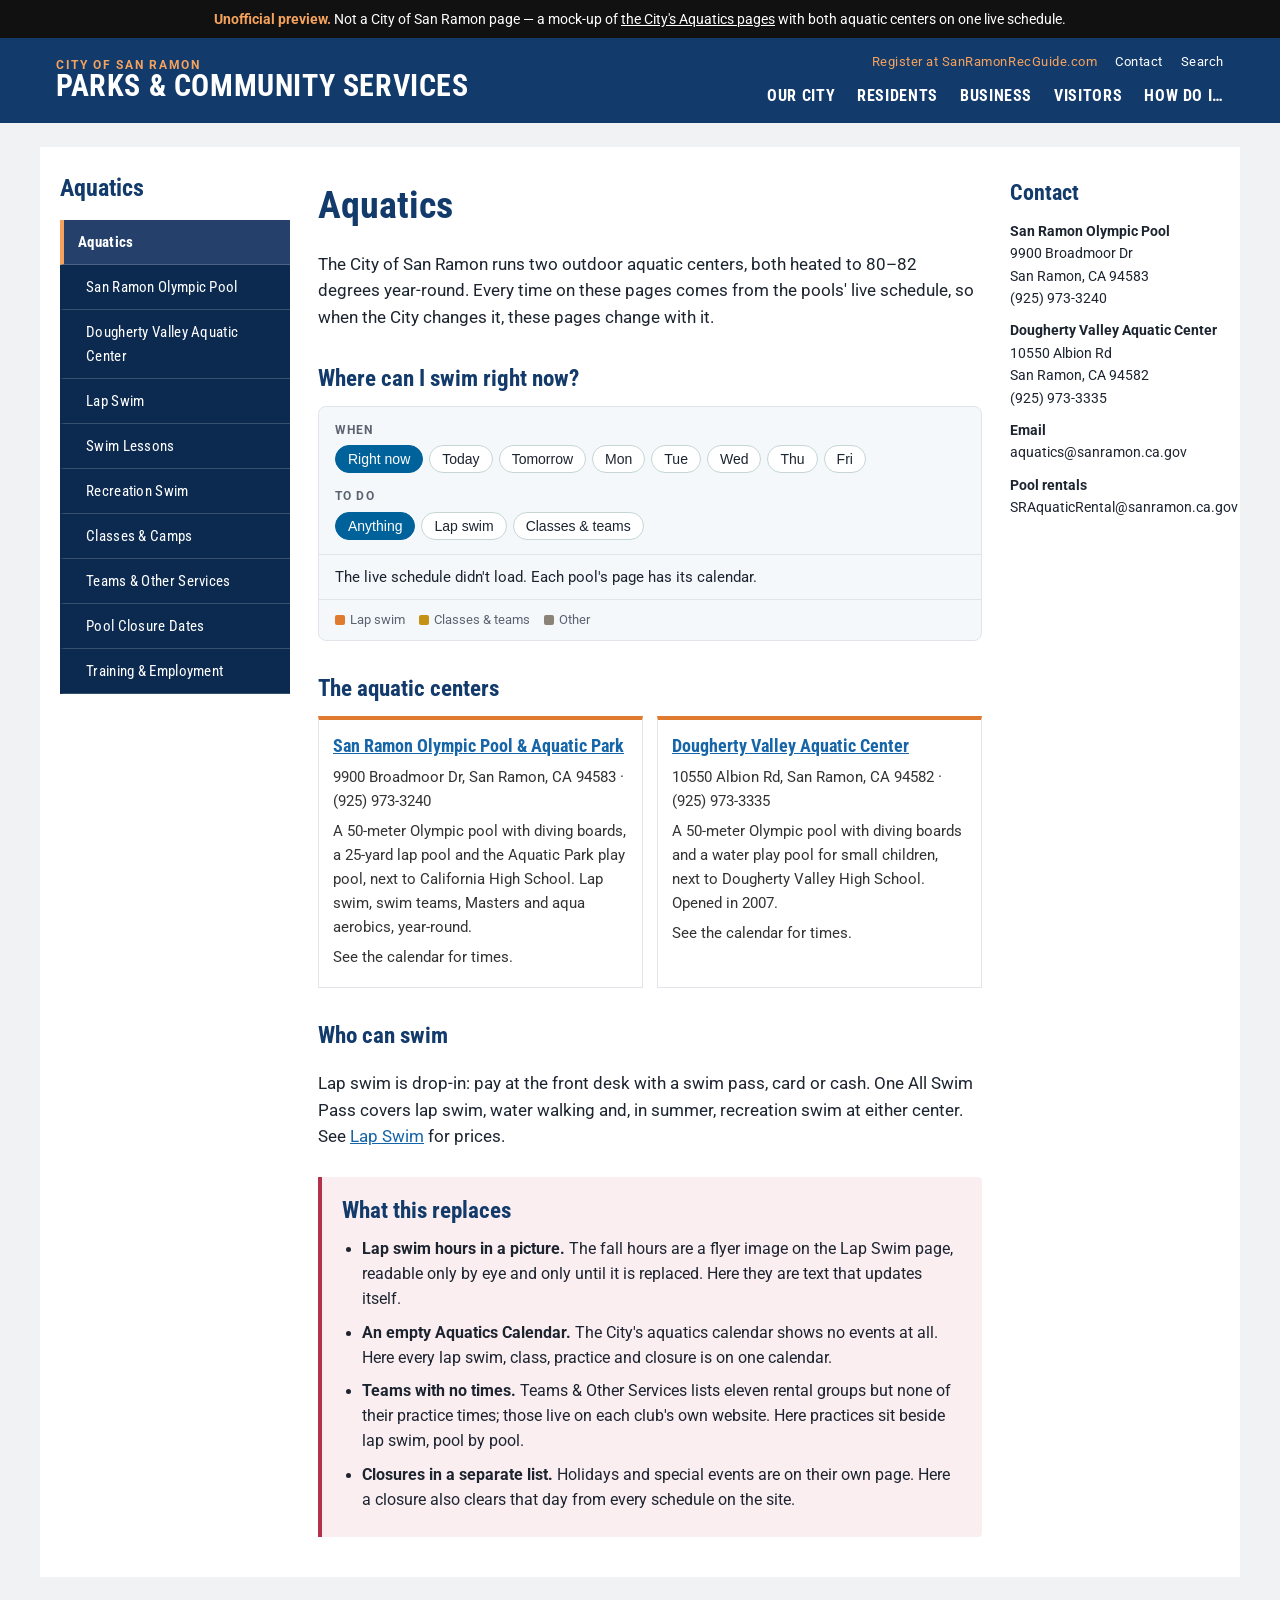
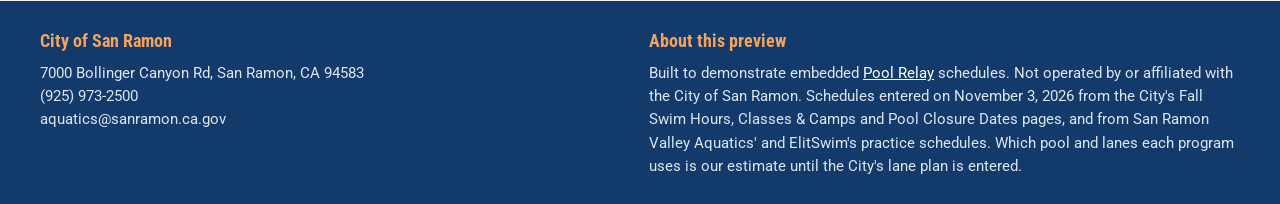
==== index.html @ 12d925cc "City of San Ramon Aquatics preview: seven pages on one live Pool Relay schedule Co-Authored-By: Clau" ====
<!doctype html>
<!-- UNOFFICIAL PREVIEW. Not a City of San Ramon website. A mock-up of https://www.sanramon.ca.gov/our_city/departments_and_divisions/parks_community_services/aquatics
     with the City's two aquatic centers on one live Pool Relay schedule. -->
<html lang="en">
<head>
<meta charset="utf-8">
<meta name="viewport" content="width=device-width, initial-scale=1">
<meta name="robots" content="noindex, nofollow">
<title>Aquatics | City of San Ramon Aquatics preview</title>
<link rel="preconnect" href="https://fonts.googleapis.com"><link rel="preconnect" href="https://fonts.gstatic.com" crossorigin>
<link href="https://fonts.googleapis.com/css2?family=Roboto:wght@400;500;700&family=Roboto+Condensed:wght@400;700&display=swap" rel="stylesheet">
<link rel="stylesheet" href="style.css?v=f27b6e9e">
</head>
<body>
<div class="preview-note"><b>Unofficial preview.</b> Not a City of San Ramon page &mdash; a mock-up of <a href="https://www.sanramon.ca.gov/our_city/departments_and_divisions/parks_community_services/aquatics" target="_blank" rel="noopener noreferrer">the City's Aquatics pages</a> with both aquatic centers on one live schedule.</div>
<header class="site"><div class="hdr">
  <a class="brand" href="index.html"><small>City of San Ramon</small><span>Parks &amp; Community Services</span></a>
  <div class="right"><div class="util"><span>Register at SanRamonRecGuide.com</span><span>Contact</span><span>Search</span></div>
    <nav aria-label="Main"><span>Our City</span><span>Residents</span><span>Business</span><span>Visitors</span><span>How Do I…</span></nav></div>
</div></header>
<div class="page">
  <aside class="side"><h2>Aquatics</h2><nav aria-label="Aquatics"><a class=" here" href="index.html">Aquatics</a><a class="sub" href="olympic-pool.html">San Ramon Olympic Pool</a><a class="sub" href="dougherty-valley.html">Dougherty Valley Aquatic Center</a><a class="sub" href="lap-swim.html">Lap Swim</a><a class="sub" href="#">Swim Lessons</a><a class="sub" href="#">Recreation Swim</a><a class="sub" href="classes.html">Classes &amp; Camps</a><a class="sub" href="teams.html">Teams &amp; Other Services</a><a class="sub" href="closures.html">Pool Closure Dates</a><a class="sub" href="#">Training &amp; Employment</a></nav></aside>
  <main class="main"><h1>Aquatics</h1>
    <p class="lede">The City of San Ramon runs two outdoor aquatic centers, both heated to 80–82 degrees year-round. Every time on these pages
      comes from the pools' live schedule, so when the City changes it, these pages change with it.</p>
    <h2 id="find">Where can I swim right now?</h2>
    <div id="finder" class="finder" data-view="crpwBd7tJOeik4pmuAR3ID,v0jSpnBF5QDS1Yb8kKWGnq" data-all-label="Both centers"></div>
    <h2>The aquatic centers</h2>
    <div class="cards"><div class="card"><h3><a href="olympic-pool.html">San Ramon Olympic Pool &amp; Aquatic Park</a></h3><p class="small muted">9900 Broadmoor Dr, San Ramon, CA 94583 · (925) 973-3240</p>
  <p>A 50-meter Olympic pool with diving boards, a 25-yard lap pool and the Aquatic Park play pool, next to California High School. Lap swim, swim teams, Masters and aqua aerobics, year-round.</p>
  <p class="small" data-live="swims" data-view="crpwBd7tJOeik4pmuAR3ID" data-pool="srop">…</p></div><div class="card"><h3><a href="dougherty-valley.html">Dougherty Valley Aquatic Center</a></h3><p class="small muted">10550 Albion Rd, San Ramon, CA 94582 · (925) 973-3335</p>
  <p>A 50-meter Olympic pool with diving boards and a water play pool for small children, next to Dougherty Valley High School. Opened in 2007.</p>
  <p class="small" data-live="swims" data-view="v0jSpnBF5QDS1Yb8kKWGnq" data-pool="dvac">…</p></div></div>
    <div class="adjusted" data-live="closures" data-view="crpwBd7tJOeik4pmuAR3ID,v0jSpnBF5QDS1Yb8kKWGnq" data-pool="srop|dvac" data-ahead="120" hidden></div>

    <h2>Who can swim</h2>
    <p>Lap swim is drop-in: pay at the front desk with a swim pass, card or cash. One All Swim Pass covers lap swim, water walking and, in
      summer, recreation swim at either center. See <a href="lap-swim.html">Lap Swim</a> for prices.</p>

    <div class="replaces">
      <h2>What this replaces</h2>
      <ul>
        <li><b>Lap swim hours in a picture.</b> The fall hours are a flyer image on the Lap Swim page, readable only by eye and only until it is
          replaced. Here they are text that updates itself.</li>
        <li><b>An empty Aquatics Calendar.</b> The City's aquatics calendar shows no events at all. Here every lap swim, class, practice and
          closure is on one calendar.</li>
        <li><b>Teams with no times.</b> Teams &amp; Other Services lists eleven rental groups but none of their practice times; those live on
          each club's own website. Here practices sit beside lap swim, pool by pool.</li>
        <li><b>Closures in a separate list.</b> Holidays and special events are on their own page. Here a closure also clears that day from every
          schedule on the site.</li>
      </ul>
    </div>
</main>
  <aside class="contact"><h2>Contact</h2><p><b>San Ramon Olympic Pool</b>9900 Broadmoor Dr<br>San Ramon, CA 94583<br>(925) 973-3240</p>
<p><b>Dougherty Valley Aquatic Center</b>10550 Albion Rd<br>San Ramon, CA 94582<br>(925) 973-3335</p>
<p><b>Email</b>aquatics@sanramon.ca.gov</p><p><b>Pool rentals</b>SRAquaticRental@sanramon.ca.gov</p></aside>
</div>
<footer class="site"><div class="in">
  <div><h4>City of San Ramon</h4><p>7000 Bollinger Canyon Rd, San Ramon, CA 94583<br>(925) 973-2500<br>aquatics@sanramon.ca.gov</p></div>
  <div><h4>About this preview</h4><p>Built to demonstrate embedded <a href="https://www.poolrelay.com" target="_blank" rel="noopener">Pool Relay</a> schedules. Not operated by or affiliated with the City of San Ramon. Schedules entered on November 3, 2026 from the City's Fall Swim Hours, Classes &amp; Camps and Pool Closure Dates pages, and from San Ramon Valley Aquatics' and ElitSwim's practice schedules. Which pool and lanes each program uses is our estimate until the City's lane plan is entered.</p></div>
</div></footer>
<script>window.POOLS = [{"slug": "srop", "name": "San Ramon Olympic Pool & Aquatic Park", "short": "Olympic Pool", "facility": "San Ramon Olympic Pool & Aquatic Park", "area": "San Ramon", "kind": "yearRound", "address": "9900 Broadmoor Dr, San Ramon, CA 94583", "phone": "(925) 973-3240", "href": "olympic-pool.html"}, {"slug": "dvac", "name": "Dougherty Valley Aquatic Center", "short": "Dougherty Valley", "facility": "Dougherty Valley Aquatic Center", "area": "San Ramon", "kind": "yearRound", "address": "10550 Albion Rd, San Ramon, CA 94582", "phone": "(925) 973-3335", "href": "dougherty-valley.html"}];</script>
<script src="finder.js?v=f27b6e9e"></script>
</body>
</html>
---- style.css ----
/* City of San Ramon Aquatics — a working preview of sanramon.ca.gov's aquatics pages with the Olympic Pool and Dougherty
   Valley on one live schedule. Chrome after the City's theme: a deep blue band, a blue side menu, condensed headings. */
:root{
  --orange:#123a6b; --orange-d:#0c2a50; --orange-dd:#e07a2e; --blue:#1565a8; --ink:#1c2430; --body:#333; --muted:#5b6370;
  --rule:#e1e4e8; --paper:#fff; --wash:#f1f2f4; --cream:#fff4ea; --gold:#f5a25d;
  --lap:#e07a2e; --rec:#16a085; --fit:#7a4fb0; --learn:#c69214; --team:#b5304b; --other:#8b8378;
  --open:#1f7a45; --soon:#b56d07; --shut:#6f7780; --rust:#b5304b; --rust-d:#8a1f36; --teal:#00629b;
}
*{box-sizing:border-box}
html{-webkit-text-size-adjust:100%}
body{margin:0;background:var(--wash);color:var(--ink);font:16.5px/1.6 Roboto,system-ui,-apple-system,"Segoe UI",sans-serif}
a{color:var(--blue)}
h1,h2,h3,.hdr nav,.side h2{font-family:"Roboto Condensed","Arial Narrow",Roboto,sans-serif}
.preview-note{background:#111;color:#fff;font-size:13.5px;line-height:1.5;padding:9px 16px;text-align:center}
.preview-note b{color:var(--gold)} .preview-note a{color:#fff}
header.site{background:var(--orange);color:#fff}
.hdr{max-width:1200px;margin:0 auto;display:flex;align-items:center;gap:24px;padding:14px 16px;flex-wrap:wrap}
.brand{display:flex;flex-direction:column;text-decoration:none;color:#fff;line-height:1}
.brand small{font-size:12px;letter-spacing:.14em;text-transform:uppercase;color:var(--gold);font-weight:700}
.brand span{font-family:"Roboto Condensed",Roboto,sans-serif;font-size:30px;font-weight:700;letter-spacing:.02em;text-transform:uppercase}
.hdr .right{margin-left:auto;display:flex;flex-direction:column;align-items:flex-end;gap:10px}
.hdr .util{display:flex;gap:18px;font-size:13px;letter-spacing:.04em}
.hdr .util span:first-child{color:var(--gold)}
.hdr nav{display:flex;gap:22px;font-size:16px;font-weight:700;letter-spacing:.04em;text-transform:uppercase}
.page{max-width:1200px;margin:24px auto;background:#fff;padding:28px 20px 40px;display:grid;grid-template-columns:230px minmax(0,1fr) 210px;gap:28px}
.side h2{font-size:24px;font-weight:700;margin:0 0 18px;line-height:1.15;color:var(--orange)}
.side nav a{display:block;background:var(--orange);color:#fff;text-decoration:none;font-family:"Roboto Condensed",Roboto,sans-serif;font-weight:700;font-size:15px;
  letter-spacing:.02em;padding:10px 14px;border-bottom:1px solid rgba(255,255,255,.18);border-left:4px solid transparent}
.side nav a.sub{background:var(--orange-d);padding-left:22px;font-weight:400}
.side nav a.here{border-left-color:var(--gold);background:#24406b}
.main{min-width:0}
h1{font-size:clamp(28px,3.4vw,38px);font-weight:700;margin:0 0 14px;text-wrap:balance;color:var(--orange)}
h2{font-size:23px;font-weight:700;margin:30px 0 8px;text-wrap:balance;color:var(--orange)}
h3{font-size:18px;font-weight:700;margin:16px 0 4px}
.lede{max-width:70ch}
.muted{color:var(--muted)} .small{font-size:14.5px}
.contact h2{font-size:22px;margin:0 0 10px}
.contact{font-size:14px} .contact p{margin:0 0 10px} .contact b{display:block}
.top2{display:grid;grid-template-columns:minmax(0,1.35fr) minmax(0,1fr);gap:16px;align-items:start;margin:14px 0}
.top2 h2{margin:0 0 8px;font-size:19px}
.now{border:1px solid var(--rule);border-radius:4px;padding:14px 16px;background:#fafbfc}
.hours{border:1px solid #f0dc9a;border-radius:4px;padding:14px 16px;background:var(--cream)}
.hours dl{display:grid;grid-template-columns:auto 1fr;gap:3px 14px;margin:0 0 8px}
.hours dt{font-weight:600} .hours dd{margin:0;font-variant-numeric:tabular-nums}
.adjusted ul{margin:4px 0 0;padding-left:18px;font-size:14.5px}
.closed{color:var(--rust-d);font-size:15px;margin:6px 0}
table.fees{border-collapse:collapse;width:100%;max-width:620px;font-size:15px;margin:8px 0}
table.fees th,table.fees td{border:1px solid var(--rule);padding:7px 10px;text-align:left}
table.fees th{background:#fafbfc;font-weight:600}
table.fees td + td{font-variant-numeric:tabular-nums}
.cards{display:grid;grid-template-columns:repeat(auto-fit,minmax(220px,1fr));gap:14px;margin-top:8px}
.card{border:1px solid var(--rule);border-top:4px solid var(--orange-dd);padding:12px 14px;background:#fff}
.card h3{margin:0 0 4px} .card p{margin:0 0 6px;font-size:15px;color:var(--body)}
.card .st{font-weight:700;font-size:14.5px}
.prog{border-collapse:collapse;width:100%;font-size:15px}
.prog th,.prog td{text-align:left;padding:8px 9px;border-top:1px solid var(--rule);vertical-align:top}
.prog th{min-width:180px}
.prog td.when{font-variant-numeric:tabular-nums}
table.lanes{border-collapse:collapse;width:100%;font-size:15px;font-variant-numeric:tabular-nums;min-width:540px}
table.lanes th,table.lanes td{text-align:left;padding:7px 9px;border-top:1px solid var(--rule);vertical-align:top}
table.lanes thead th{font-size:12.5px;letter-spacing:.07em;text-transform:uppercase;color:var(--muted);border-top:0;font-weight:600}
table.lanes tbody th{white-space:nowrap;color:var(--orange);font-weight:700}
table.lanes .k{display:inline-block;width:8px;height:8px;border-radius:2px;margin-right:5px}
.tblwrap{overflow-x:auto}
.policy{background:#fafbfc;border-left:3px solid var(--orange-dd);padding:10px 14px;font-size:15px}
.facts{display:grid;grid-template-columns:repeat(auto-fit,minmax(240px,1fr));gap:14px}
.facts > div{border:1px solid var(--rule);border-radius:4px;padding:12px 14px}
.facts h3{margin:0 0 6px}.facts ul{margin:0;padding-left:18px;font-size:15px}
.replaces{margin-top:30px;background:#fbeef1;border-left:4px solid var(--rust);padding:16px 20px;border-radius:0 4px 4px 0}
.replaces h2{margin-top:0}
.replaces ul{margin:0;padding-left:20px}
.replaces li{margin-bottom:9px;max-width:80ch;font-size:15.5px}
footer.site{background:var(--orange);color:#dfe5ee;padding:26px 16px;font-size:14.5px}
footer.site .in{max-width:1200px;margin:0 auto;display:grid;grid-template-columns:repeat(auto-fit,minmax(220px,1fr));gap:18px}
footer.site h4{font-family:"Roboto Condensed",Roboto,sans-serif;margin:0 0 6px;color:var(--gold);font-size:18px}
footer.site p{margin:0} footer.site a{color:#fff}
@media (max-width:1000px){ .page{grid-template-columns:200px minmax(0,1fr)} .contact{grid-column:2} }
@media (max-width:760px){
  .hdr nav,.hdr .util{display:none} .page{grid-template-columns:1fr;margin:0;padding:18px 16px 30px} .side nav{display:none}
  .side h2{display:none} .contact{grid-column:auto} .top2{grid-template-columns:1fr}
}

/* ── The finder ─────────────────────────────────────────────────────────────── */
.finder{ border:1px solid var(--rule); border-radius:8px; background:#f5f8fb }
.finder .bar{ display:flex; flex-wrap:wrap; gap:14px 22px; padding:14px 16px; border-bottom:1px solid var(--rule) }
.finder fieldset{ border:0; margin:0; padding:0; min-width:0 }
.finder legend{ font-size:11.5px; font-weight:700; letter-spacing:.1em; text-transform:uppercase; color:var(--muted); margin-bottom:6px; padding:0 }
.chips{ display:flex; flex-wrap:wrap; gap:6px }
.chip{ border:1px solid #c5d6d5; background:#fff; border-radius:999px; padding:5px 12px; font-size:14px; cursor:pointer; color:var(--ink) }
.chip[aria-pressed="true"]{ background:var(--teal); border-color:var(--teal); color:#fff }
.chip:focus-visible{ outline:3px solid var(--gold); outline-offset:1px }
.chip.near{ border-style:dashed }
.finder .summary{ padding:10px 16px; font-size:15px; display:flex; flex-wrap:wrap; gap:6px 16px; align-items:baseline; border-bottom:1px solid var(--rule) }
.finder .summary b{ font-size:17px }

.split{ display:grid; grid-template-columns:minmax(0,1.25fr) minmax(0,1fr); min-height:560px }
.results{ list-style:none; margin:0; padding:0; max-height:720px; overflow:auto; border-right:1px solid var(--rule) }
#map{ min-height:560px; height:100%; background:#e9e4dc }

.pool{ display:grid; grid-template-columns:76px minmax(0,1fr); gap:12px; padding:13px 16px; border-bottom:1px solid var(--rule); background:#fff }
.pool:hover, .pool.hl{ background:#eef8fb }
.pool .ph{ width:76px; height:58px; border-radius:4px; background:#ddd center/cover no-repeat }
.pool h3{ margin:0; font-size:16.5px; line-height:1.3 }
.pool h3 a{ color:var(--ink); text-decoration:none }
.pool h3 a:hover{ text-decoration:underline }
.pool .where{ font-size:13.5px; color:var(--muted) }
.pool .state{ margin:5px 0 0; font-size:14.5px; font-weight:700 }
.pool .state.open{ color:var(--open) }
.pool .state.soon{ color:var(--soon) }
.pool .state.shut{ color:var(--shut) }
.pool .state .dot{ display:inline-block; width:9px; height:9px; border-radius:50%; background:currentColor; margin-right:6px; vertical-align:1px }
.pool .state.open .dot{ animation:pulse 1.6s ease-in-out infinite }
@keyframes pulse{ 50%{ opacity:.35 } }
@media (prefers-reduced-motion:reduce){ .pool .state.open .dot{ animation:none } }
.pool .sess{ margin:6px 0 0; padding:0; list-style:none; font-size:14px; display:flex; flex-direction:column; gap:2px }
.pool .sess li{ display:flex; gap:8px; align-items:baseline }
.pool .sess .t{ font-variant-numeric:tabular-nums; min-width:118px; color:#3b362f }
.pool .sess .k{ display:inline-block; width:8px; height:8px; border-radius:2px; flex:none; transform:translateY(-1px) }
.pool .sess .n{ color:var(--muted); font-size:13px }
.pool .sess li.past{ opacity:.45 }
.pool .sess li.now .t{ font-weight:700; color:var(--open) }

.tl{ position:relative; height:12px; margin:8px 0 2px; background:#e6efee; border-radius:3px; overflow:hidden }
.tl i{ position:absolute; top:0; bottom:0; border-radius:2px; opacity:.9 }
.tl .nowline{ position:absolute; top:-2px; bottom:-2px; width:2px; background:var(--ink) }
.tlscale{ display:flex; justify-content:space-between; font-size:11px; color:var(--muted); font-variant-numeric:tabular-nums }

.legend{ display:flex; flex-wrap:wrap; gap:4px 14px; font-size:13px; color:var(--muted); padding:10px 16px }
.legend span::before{ content:""; display:inline-block; width:10px; height:10px; border-radius:2px; margin-right:5px; background:var(--c); vertical-align:-1px }
.legend span{ background:none }

.k-lap{ --c:var(--lap); background:var(--lap) } .k-rec{ --c:var(--rec); background:var(--rec) }
.k-fit{ --c:var(--fit); background:var(--fit) } .k-learn{ --c:var(--learn); background:var(--learn) }
.k-team{ --c:var(--team); background:var(--team) } .k-other{ --c:#8b8378; background:#8b8378 }

.empty{ padding:22px 16px; color:var(--muted) }
.later-h{ padding:10px 16px 6px; font-size:12px; font-weight:700; letter-spacing:.1em; text-transform:uppercase; color:var(--muted); background:#f1f6f6; border-bottom:1px solid var(--rule) }

/* ── Calendar frames ──────────────────────────────────────────────────────── */
.frame{ border:1px solid var(--rule); border-radius:4px; overflow:hidden; background:#fff; box-shadow:0 8px 22px rgba(60,40,25,.10) }
.frame iframe{ display:block; width:100%; border:0 }
.cal-foot{ font-size:14px; color:var(--muted); margin:8px 0 0 }

/* ── Static lists ─────────────────────────────────────────────────────────── */
.grid-list{ display:grid; grid-template-columns:repeat(auto-fill,minmax(230px,1fr)); gap:8px 18px; list-style:none; margin:0; padding:0; font-size:14.5px }
.grid-list li span{ display:block; color:var(--muted); font-size:13px }
details.more{ border:1px solid var(--rule); border-radius:4px; margin:12px 0; background:#fff }
details.more summary{ cursor:pointer; padding:11px 14px; font-weight:700; color:var(--rust-d) }
details.more > div{ padding:4px 16px 16px }
.fees{ display:grid; grid-template-columns:repeat(auto-fit,minmax(240px,1fr)); gap:16px }
.fees table{ border-collapse:collapse; width:100%; font-size:14.5px }
.fees td{ padding:4px 0; border-bottom:1px dotted var(--rule) }
.fees td:last-child{ text-align:right; font-variant-numeric:tabular-nums }

.replaces{ margin-top:26px; background:#fbeef1; border-left:4px solid var(--rust); padding:16px 20px; border-radius:0 4px 4px 0 }
.replaces h2{ margin-top:0 }
.replaces ul{ margin:0; padding-left:20px }
.replaces li{ margin-bottom:9px; max-width:80ch }

/* ── One pool's page ──────────────────────────────────────────────────────── */
.back{ font-size:15px; display:inline-block; margin-bottom:12px }
.today{ border:1px solid var(--rule); border-radius:8px; background:#f7fbfe; padding:12px 16px; margin:18px 0 }
.today .pool{ padding:0; border:0; background:none; grid-template-columns:minmax(0,1fr) }
.today .pool:hover{ background:none }
.finding{ margin:22px 0 0; padding:14px 18px; border-left:4px solid var(--rust); background:#fbeef1; font-size:15px }
.finding b{ color:var(--rust-d) }
.finding ul{ margin:8px 0 0; padding-left:20px }
.finding li{ margin-bottom:6px }
.btns{ display:flex; flex-wrap:wrap; gap:8px; margin:14px 0 0 }
.btns .btn{ display:inline-block; background:var(--teal); color:#fff; border-radius:5px; padding:8px 16px; font-size:15px; text-decoration:none }
.btns .btn.ghost{ background:#fff; color:var(--teal); border:1px solid var(--teal) }


.leaflet-popup-content{ font:14px/1.45 "PT Sans", system-ui, sans-serif; margin:10px 12px }
.leaflet-popup-content b{ font-size:15px }

@media (max-width:820px){
  .split{ grid-template-columns:1fr }
  .results{ max-height:none; border-right:0 }
  #map{ min-height:320px; height:320px; order:-1; border-bottom:1px solid var(--rule) }
}
@media (max-width:420px){
  .pool{ grid-template-columns:1fr }
  .pool .ph{ display:none }
  .pool .sess .t{ min-width:104px }
}

.now .pool{ grid-template-columns:minmax(0,1fr); padding:0; border:0; background:none }
.now .pool:hover{ background:none }

/* The board here has no map: one column of pools. */
.finder .split{ grid-template-columns:1fr; min-height:0 }
.finder #map{ display:none }
.finder .results{ border-right:0; max-height:none }
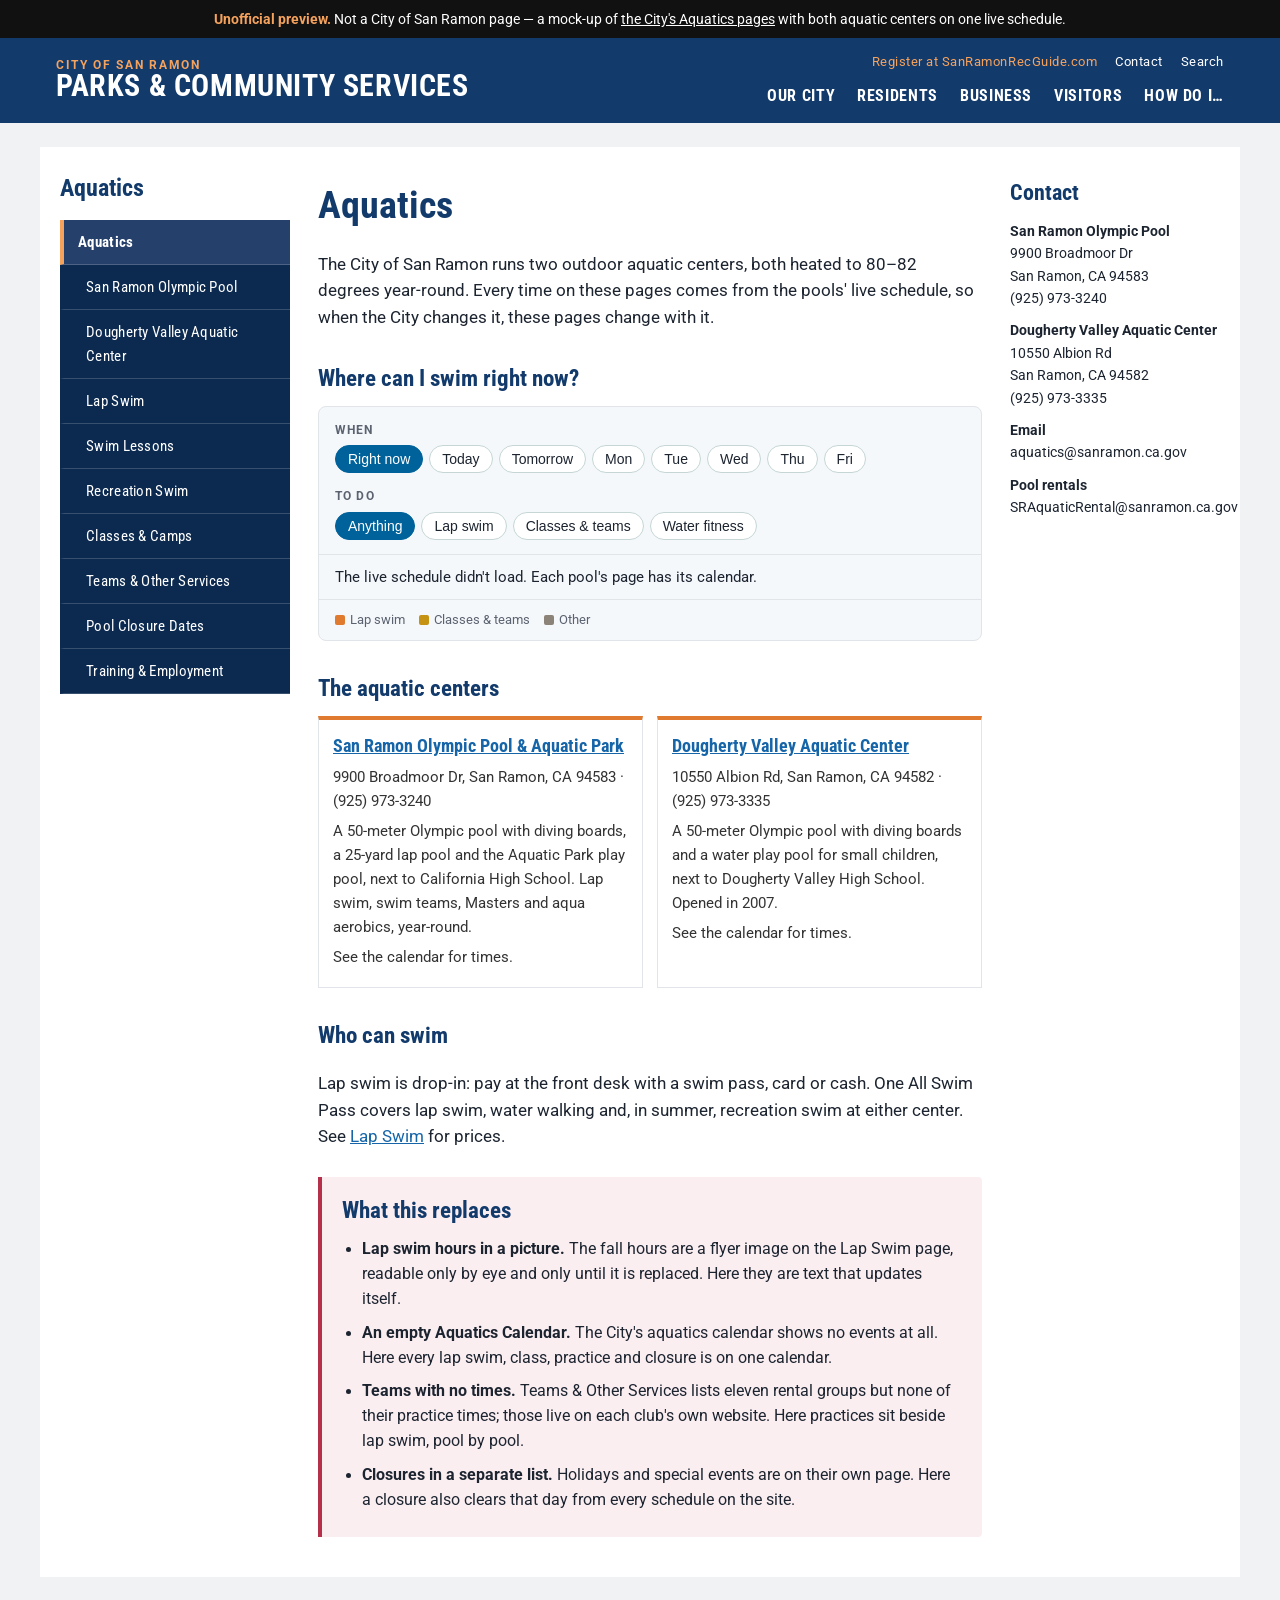
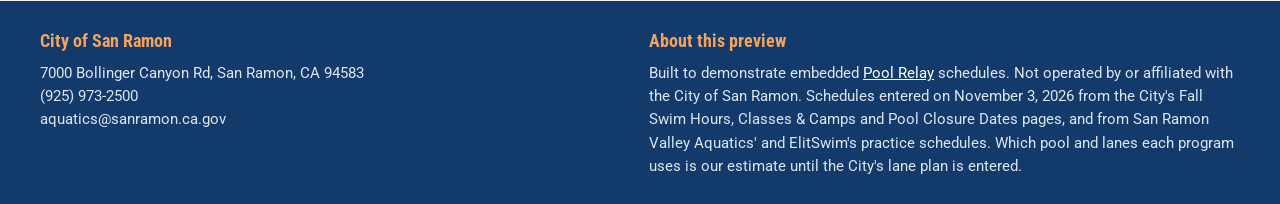
==== commit 4005ef4c: "Water fitness is a kind of session; the Olympic Pool center is named in full Co-Authored-By: Claude " ====
--- a/index.html
+++ b/index.html
@@ -9,7 +9,7 @@
 <title>Aquatics | City of San Ramon Aquatics preview</title>
 <link rel="preconnect" href="https://fonts.googleapis.com"><link rel="preconnect" href="https://fonts.gstatic.com" crossorigin>
 <link href="https://fonts.googleapis.com/css2?family=Roboto:wght@400;500;700&family=Roboto+Condensed:wght@400;700&display=swap" rel="stylesheet">
-<link rel="stylesheet" href="style.css?v=f27b6e9e">
+<link rel="stylesheet" href="style.css?v=bbf030f4">
 </head>
 <body>
 <div class="preview-note"><b>Unofficial preview.</b> Not a City of San Ramon page &mdash; a mock-up of <a href="https://www.sanramon.ca.gov/our_city/departments_and_divisions/parks_community_services/aquatics" target="_blank" rel="noopener noreferrer">the City's Aquatics pages</a> with both aquatic centers on one live schedule.</div>
@@ -59,7 +59,7 @@
   <div><h4>City of San Ramon</h4><p>7000 Bollinger Canyon Rd, San Ramon, CA 94583<br>(925) 973-2500<br>aquatics@sanramon.ca.gov</p></div>
   <div><h4>About this preview</h4><p>Built to demonstrate embedded <a href="https://www.poolrelay.com" target="_blank" rel="noopener">Pool Relay</a> schedules. Not operated by or affiliated with the City of San Ramon. Schedules entered on November 3, 2026 from the City's Fall Swim Hours, Classes &amp; Camps and Pool Closure Dates pages, and from San Ramon Valley Aquatics' and ElitSwim's practice schedules. Which pool and lanes each program uses is our estimate until the City's lane plan is entered.</p></div>
 </div></footer>
-<script>window.POOLS = [{"slug": "srop", "name": "San Ramon Olympic Pool & Aquatic Park", "short": "Olympic Pool", "facility": "San Ramon Olympic Pool & Aquatic Park", "area": "San Ramon", "kind": "yearRound", "address": "9900 Broadmoor Dr, San Ramon, CA 94583", "phone": "(925) 973-3240", "href": "olympic-pool.html"}, {"slug": "dvac", "name": "Dougherty Valley Aquatic Center", "short": "Dougherty Valley", "facility": "Dougherty Valley Aquatic Center", "area": "San Ramon", "kind": "yearRound", "address": "10550 Albion Rd, San Ramon, CA 94582", "phone": "(925) 973-3335", "href": "dougherty-valley.html"}];</script>
-<script src="finder.js?v=f27b6e9e"></script>
+<script>window.POOLS = [{"slug": "srop", "name": "San Ramon Olympic Pool & Aquatic Park", "short": "San Ramon Olympic Pool", "facility": "San Ramon Olympic Pool & Aquatic Park", "area": "San Ramon", "kind": "yearRound", "address": "9900 Broadmoor Dr, San Ramon, CA 94583", "phone": "(925) 973-3240", "href": "olympic-pool.html"}, {"slug": "dvac", "name": "Dougherty Valley Aquatic Center", "short": "Dougherty Valley", "facility": "Dougherty Valley Aquatic Center", "area": "San Ramon", "kind": "yearRound", "address": "10550 Albion Rd, San Ramon, CA 94582", "phone": "(925) 973-3335", "href": "dougherty-valley.html"}];</script>
+<script src="finder.js?v=bbf030f4"></script>
 </body>
 </html>
